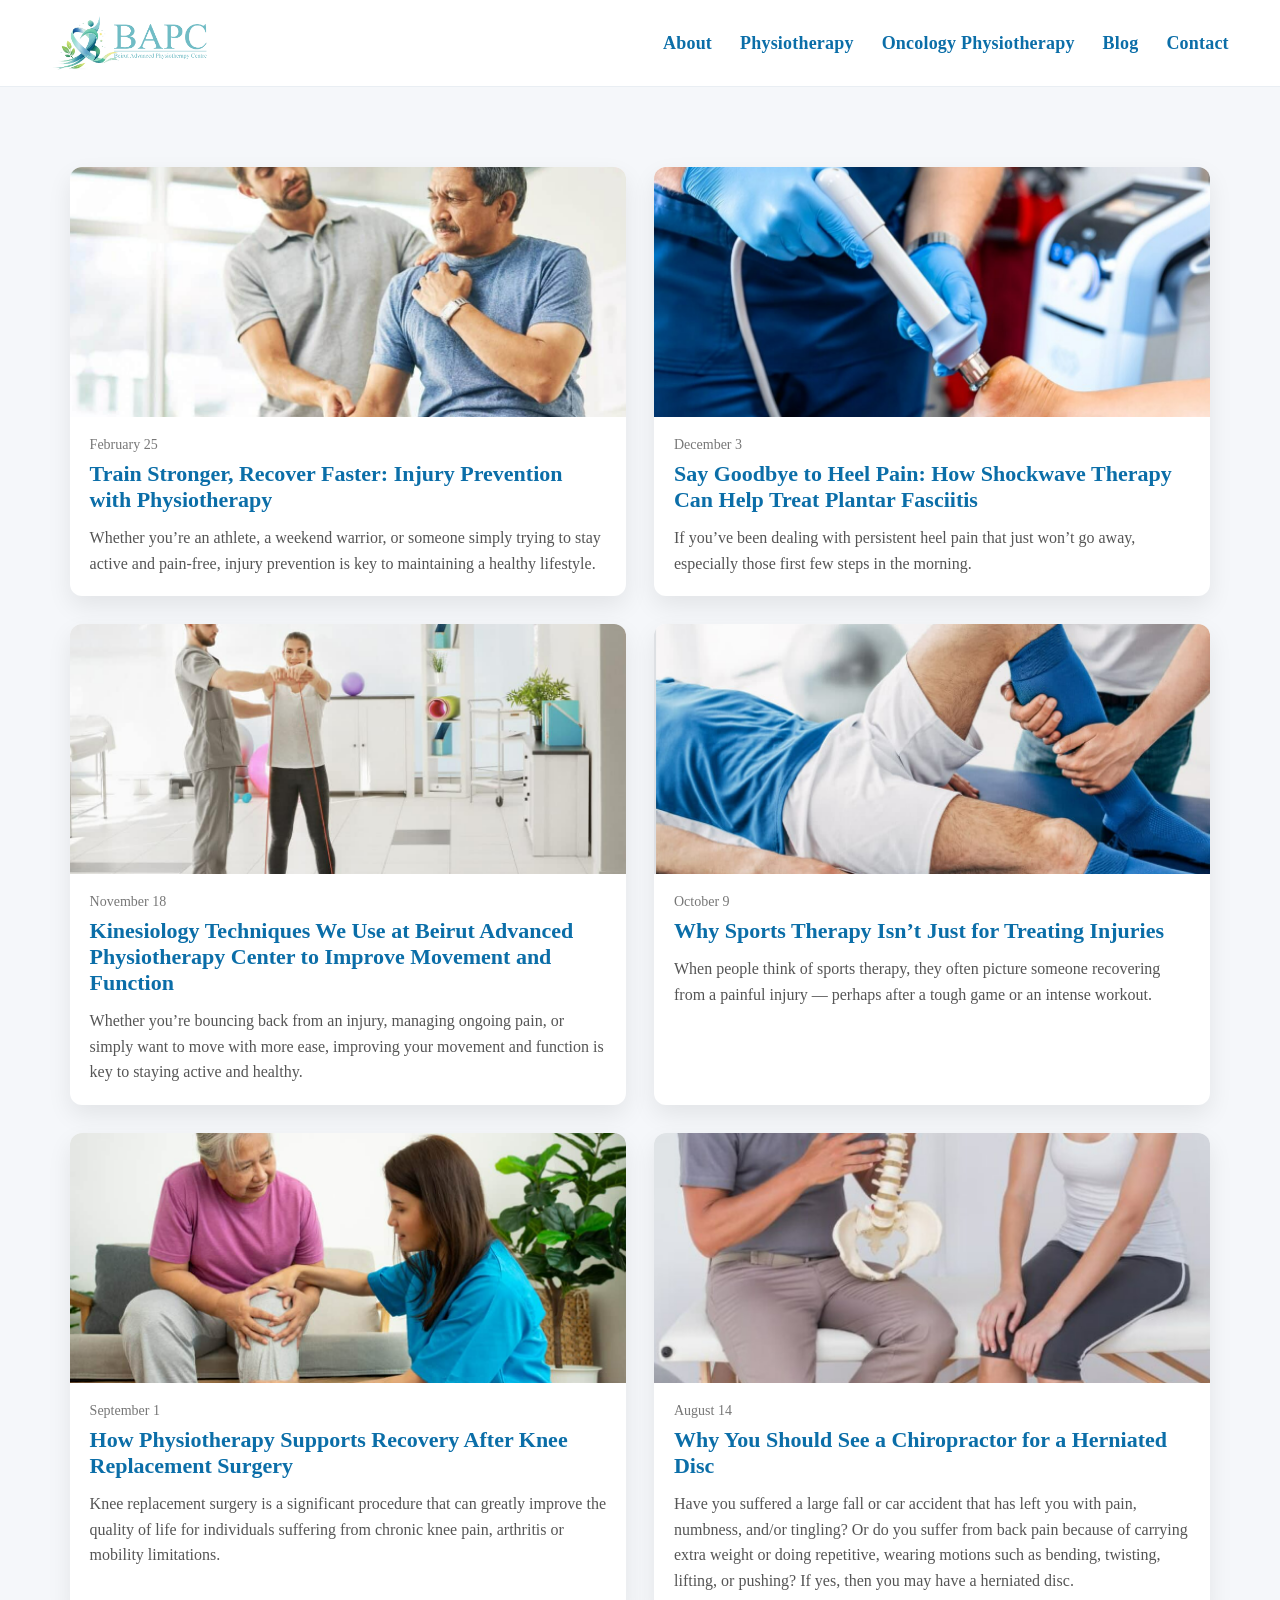
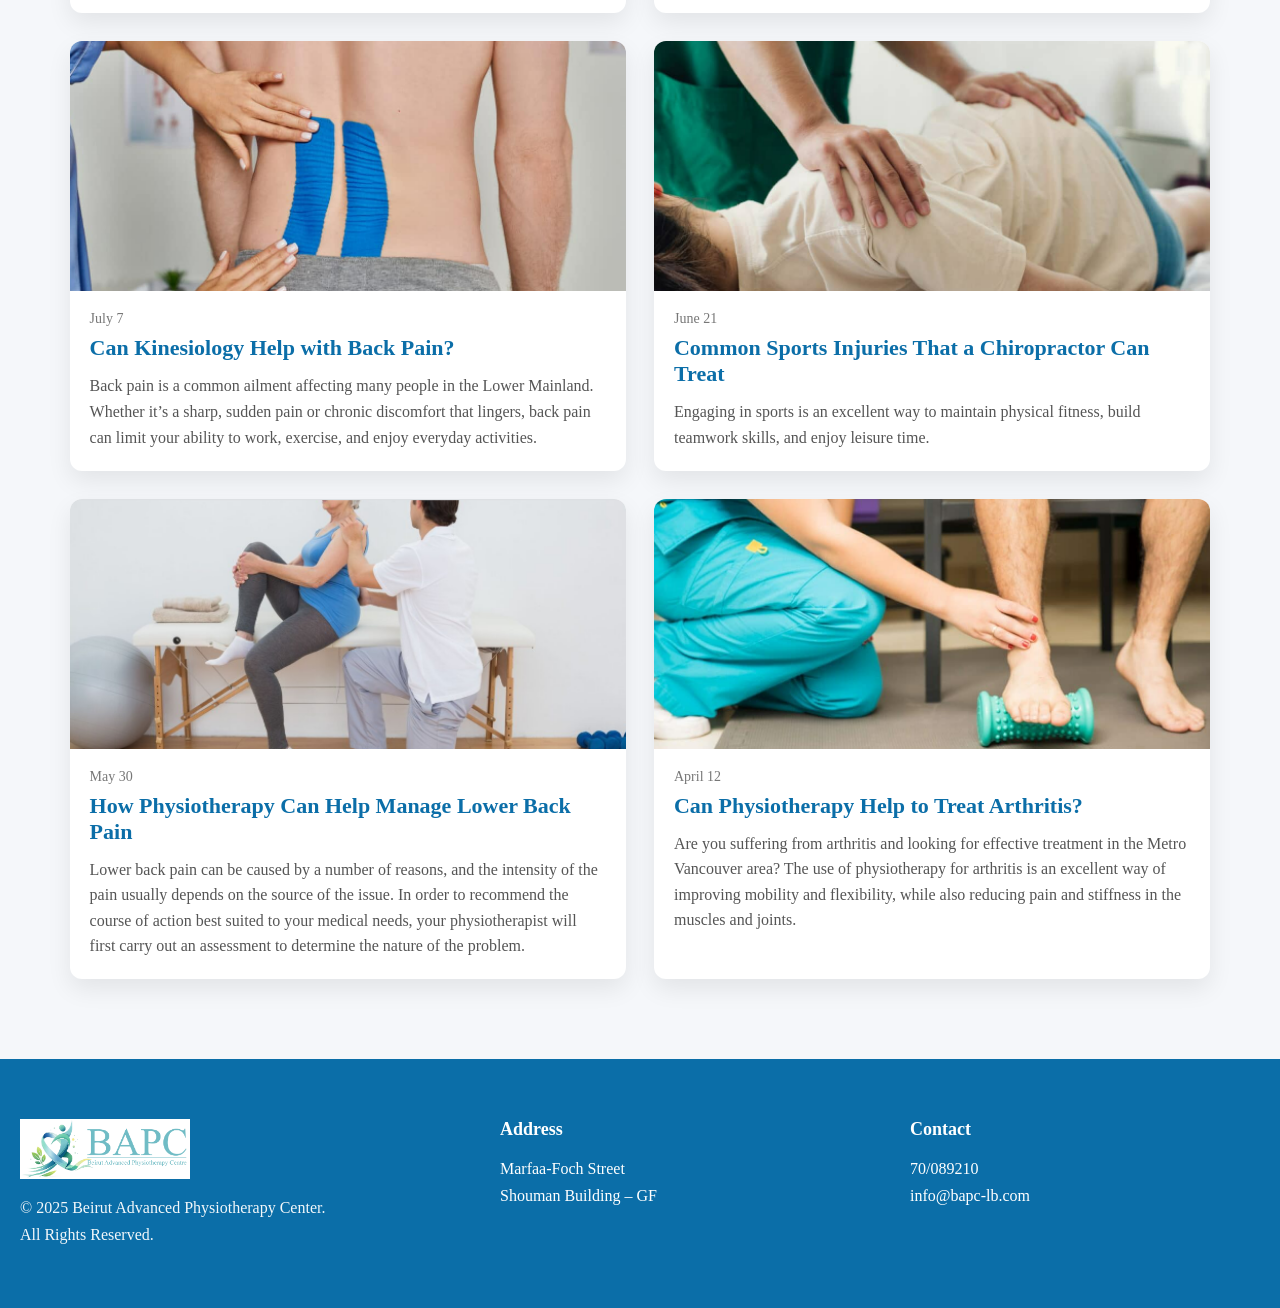
==== blog.html @ 420afa48 "Add files via upload" ====
<!doctype html>
<html lang="en">
  <head>
    <meta charset="UTF-8" />
    <meta name="viewport" content="width=device-width, initial-scale=1.0" />
    <title>Blog | Beirut Advanced Physiotherapy Center</title>

    <link rel="stylesheet" href="assets/css/style.css" />
    <link rel="icon" type="image/jpeg" href="assets/img/logo.jpeg" />
  </head>

  <body>
    <!-- ===== HEADER ===== -->
    <header class="site-header">
      <div class="header-inner">
        <a class="brand" href="index.html" aria-label="Home">
          <img
            src="assets/img/logo.jpeg"
            alt="Beirut Advanced Physiotherapy Center"
          />
        </a>

        <button
          id="hamburger"
          class="hamburger"
          type="button"
          aria-label="Open menu"
          aria-controls="mobile-menu"
          aria-expanded="false"
        >
          <span></span><span></span><span></span>
        </button>

        <nav class="main-nav" aria-label="Main Navigation">
          <ul class="nav-list">
            <li><a href="index.html#about">About</a></li>
            <li><a href="physiotherapy.html">Physiotherapy</a></li>
            <li>
              <a href="oncology.html">Oncology Physiotherapy</a>
            </li>
            <li><a href="blog.html" aria-current="page">Blog</a></li>
            <li><a href="contact.html">Contact</a></li>
          </ul>
        </nav>
      </div>

      <div id="mobile-menu" class="mobile-menu" hidden>
        <nav class="mobile-nav" aria-label="Mobile Navigation">
          <a href="index.html#about" class="m-link">About</a>
          <a href="physiotherapy.html" class="m-link">Physiotherapy</a>
          <a href="oncology.html" class="m-link"
            >Oncology Physiotherapy</a
          >
          <a href="blog.html" class="m-link">Blog</a>
          <a href="contact.html" class="m-link">Contact</a>
        </nav>
      </div>
    </header>

    <section class="blog-section">
      <div class="blog-container">
        <div class="blog-grid">
          <!-- 10 CARDS TOTAL -->

          <!-- Card 1 -->
          <article class="blog-card">
            <a href="#" class="blog-card-link">
              <div class="blog-card-img">
                <img src="assets/img/blog-1.png" alt="Blog" />
              </div>
              <div class="blog-card-body">
                <div class="blog-date">February 25</div>
                <h3 class="blog-title">
                  Train Stronger, Recover Faster: Injury Prevention with
                  Physiotherapy
                </h3>
                <p class="blog-excerpt">
                  Whether you’re an athlete, a weekend warrior, or someone
                  simply trying to stay active and pain-free, injury prevention
                  is key to maintaining a healthy lifestyle.
                </p>
              </div>
            </a>
          </article>

          <!-- Card 2 -->
          <article class="blog-card">
            <a href="#" class="blog-card-link">
              <div class="blog-card-img">
                <img src="assets/img/blog-2.png" alt="Blog" />
              </div>
              <div class="blog-card-body">
                <div class="blog-date">December 3</div>
                <h3 class="blog-title">
                  Say Goodbye to Heel Pain: How Shockwave Therapy Can Help Treat
                  Plantar Fasciitis
                </h3>
                <p class="blog-excerpt">
                  If you’ve been dealing with persistent heel pain that just
                  won’t go away, especially those first few steps in the
                  morning.
                </p>
              </div>
            </a>
          </article>

          <!-- Card 3 -->
          <article class="blog-card">
            <a href="#" class="blog-card-link">
              <div class="blog-card-img">
                <img src="assets/img/blog-3.png" alt="Blog" />
              </div>
              <div class="blog-card-body">
                <div class="blog-date">November 18</div>
                <h3 class="blog-title">
                  Kinesiology Techniques We Use at Beirut Advanced Physiotherapy
                  Center to Improve Movement and Function
                </h3>
                <p class="blog-excerpt">
                  Whether you’re bouncing back from an injury, managing ongoing
                  pain, or simply want to move with more ease, improving your
                  movement and function is key to staying active and healthy.
                </p>
              </div>
            </a>
          </article>

          <!-- Card 4 -->
          <article class="blog-card">
            <a href="#" class="blog-card-link">
              <div class="blog-card-img">
                <img src="assets/img/blog-4.png" alt="Blog" />
              </div>
              <div class="blog-card-body">
                <div class="blog-date">October 9</div>
                <h3 class="blog-title">
                  Why Sports Therapy Isn’t Just for Treating Injuries
                </h3>
                <p class="blog-excerpt">
                  When people think of sports therapy, they often picture
                  someone recovering from a painful injury — perhaps after a
                  tough game or an intense workout.
                </p>
              </div>
            </a>
          </article>

          <!-- Card 5 -->
          <article class="blog-card">
            <a href="#" class="blog-card-link">
              <div class="blog-card-img">
                <img src="assets/img/blog-5.png" alt="Blog" />
              </div>
              <div class="blog-card-body">
                <div class="blog-date">September 1</div>
                <h3 class="blog-title">
                  How Physiotherapy Supports Recovery After Knee Replacement
                  Surgery
                </h3>
                <p class="blog-excerpt">
                  Knee replacement surgery is a significant procedure that can
                  greatly improve the quality of life for individuals suffering
                  from chronic knee pain, arthritis or mobility limitations.
                </p>
              </div>
            </a>
          </article>

          <!-- Card 6 -->
          <article class="blog-card">
            <a href="#" class="blog-card-link">
              <div class="blog-card-img">
                <img src="assets/img/blog-6.png" alt="Blog" />
              </div>
              <div class="blog-card-body">
                <div class="blog-date">August 14</div>
                <h3 class="blog-title">
                  Why You Should See a Chiropractor for a Herniated Disc
                </h3>
                <p class="blog-excerpt">
                  Have you suffered a large fall or car accident that has left
                  you with pain, numbness, and/or tingling? Or do you suffer
                  from back pain because of carrying extra weight or doing
                  repetitive, wearing motions such as bending, twisting,
                  lifting, or pushing? If yes, then you may have a herniated
                  disc.
                </p>
              </div>
            </a>
          </article>

          <!-- Card 7 -->
          <article class="blog-card">
            <a href="#" class="blog-card-link">
              <div class="blog-card-img">
                <img src="assets/img/blog-7.png" alt="Blog" />
              </div>
              <div class="blog-card-body">
                <div class="blog-date">July 7</div>
                <h3 class="blog-title">Can Kinesiology Help with Back Pain?</h3>
                <p class="blog-excerpt">
                  Back pain is a common ailment affecting many people in the
                  Lower Mainland. Whether it’s a sharp, sudden pain or chronic
                  discomfort that lingers, back pain can limit your ability to
                  work, exercise, and enjoy everyday activities.
                </p>
              </div>
            </a>
          </article>

          <!-- Card 8 -->
          <article class="blog-card">
            <a href="#" class="blog-card-link">
              <div class="blog-card-img">
                <img src="assets/img/blog-8.png" alt="Blog" />
              </div>
              <div class="blog-card-body">
                <div class="blog-date">June 21</div>
                <h3 class="blog-title">
                  Common Sports Injuries That a Chiropractor Can Treat
                </h3>
                <p class="blog-excerpt">
                  Engaging in sports is an excellent way to maintain physical
                  fitness, build teamwork skills, and enjoy leisure time.
                </p>
              </div>
            </a>
          </article>

          <!-- Card 9 -->
          <article class="blog-card">
            <a href="#" class="blog-card-link">
              <div class="blog-card-img">
                <img src="assets/img/blog-9.png" alt="Blog" />
              </div>
              <div class="blog-card-body">
                <div class="blog-date">May 30</div>
                <h3 class="blog-title">
                  How Physiotherapy Can Help Manage Lower Back Pain
                </h3>
                <p class="blog-excerpt">
                  Lower back pain can be caused by a number of reasons, and the
                  intensity of the pain usually depends on the source of the
                  issue. In order to recommend the course of action best suited
                  to your medical needs, your physiotherapist will first carry
                  out an assessment to determine the nature of the problem.
                </p>
              </div>
            </a>
          </article>

          <!-- Card 10 -->
          <article class="blog-card">
            <a href="#" class="blog-card-link">
              <div class="blog-card-img">
                <img src="assets/img/blog-10.png" alt="Blog" />
              </div>
              <div class="blog-card-body">
                <div class="blog-date">April 12</div>
                <h3 class="blog-title">
                  Can Physiotherapy Help to Treat Arthritis?
                </h3>
                <p class="blog-excerpt">
                  Are you suffering from arthritis and looking for effective
                  treatment in the Metro Vancouver area? The use of
                  physiotherapy for arthritis is an excellent way of improving
                  mobility and flexibility, while also reducing pain and
                  stiffness in the muscles and joints.
                </p>
              </div>
            </a>
          </article>
        </div>
      </div>
    </section>

    <!-- ===== FOOTER ===== -->
    <footer class="site-footer">
      <div class="footer-container">
        <div class="footer-col footer-left">
          <img
            src="assets/img/logo.jpeg"
            alt="Beirut Advanced Physiotherapy Center"
            class="footer-logo"
          />
          <p class="footer-copy">
            © 2025 Beirut Advanced Physiotherapy Center.<br />
            All Rights Reserved.
          </p>
        </div>

        <div class="footer-col footer-center">
          <h4 class="footer-title">Address</h4>
          <p>Marfaa-Foch Street<br />Shouman Building – GF</p>
        </div>

        <div class="footer-col footer-right">
          <h4 class="footer-title">Contact</h4>
          <p>
            <a href="tel:+96170089210">70/089210</a><br />
            <a href="mailto:info@bapc-lb.com">info@bapc-lb.com</a>
          </p>
        </div>
      </div>
    </footer>

    <script src="assets/js/app.js"></script>
  </body>
</html>
---- assets/css/style.css ----
/* ===== GLOBAL RESET ===== */
* {
  margin: 0;
  padding: 0;
  box-sizing: border-box;
}

body {
  margin: 0;
}
/* ===== HEADER (sticky) ===== */
.site-header {
  position: sticky;
  top: 0;
  z-index: 9999;
  background: #fff;
  border-bottom: 1px solid #e9eef3;
}

.header-inner {
  width: min(1300px, 92%);
  margin: 0 auto;
  height: 86px;
  display: flex;
  align-items: center;
  justify-content: space-between;
  gap: 22px;
}

/* Logo */
.brand img {
  height: 56px;
  display: block;
}

/* Desktop Nav */
.main-nav {
  margin-left: auto;
}

.nav-list {
  list-style: none;
  display: flex;
  align-items: center;
  gap: 28px;
}

.nav-list a {
  text-decoration: none;
  color: #0b6ea8;
  font-weight: 700;
  font-size: 18px;
  letter-spacing: 0.2px;
  padding: 10px 0;
}

.nav-list a:hover {
  opacity: 0.85;
}

/* ===== SIMPLE 3 LINE HAMBURGER ===== */
.hamburger {
  display: none;
  width: 40px;
  height: 34px;
  border: none;
  background: transparent;
  cursor: pointer;
  padding: 0;
  flex-direction: column;
  justify-content: space-between;
}

.hamburger span {
  display: block;
  height: 3px;
  width: 100%;
  background: #0b6ea8;
  border-radius: 3px;
}

/* Mobile menu panel */
.mobile-menu {
  border-top: 1px solid #e9eef3;
  background: #fff;
}

.mobile-nav {
  width: min(1300px, 92%);
  margin: 0 auto;
  padding: 14px 0 18px;
  display: grid;
  gap: 10px;
}

.m-link {
  text-decoration: none;
  color: #0b6ea8;
  font-weight: 700;
  padding: 10px 6px;
  border-radius: 10px;
}

.m-link:hover {
  background: #f3f8fc;
}

/* ===== RESPONSIVE SWITCH ===== */
@media (max-width: 980px) {
  .main-nav {
    display: none;
  }

  .hamburger {
    display: flex;
  }

  .header-inner {
    height: 78px;
  }

  .brand img {
    height: 46px;
  }
}

/* ===== HERO (STATIC) ===== */
.hero {
  position: relative;
  width: 100%;
  height: clamp(380px, 70vh, 650px);
  overflow: hidden;
}

.hero-img {
  width: 100%;
  height: 100%;
  object-fit: cover;
  display: block;
}

.hero-overlay {
  position: absolute;
  inset: 0;
  background: rgba(0, 0, 0, 0.35);
}

.hero-content {
  position: absolute;
  left: clamp(18px, 6vw, 70px);
  top: 50%;
  transform: translateY(-50%);
  color: #fff;
  max-width: 680px;
  z-index: 2;
}

.hero-content h1 {
  font-size: clamp(28px, 4.2vw, 56px);
  line-height: 1.1;
  font-weight: 800;
  margin: 0 0 14px;
}

.hero-content p {
  font-size: clamp(14px, 1.6vw, 18px);
  line-height: 1.7;
  margin: 0 0 22px;
  max-width: 560px;
}

/* Mobile tweaks */
@media (max-width: 680px) {
  .hero-content {
    max-width: 92%;
  }
}

/* ===== WHO WE ARE SECTION ===== */
.about-section {
  background: #f5f5f5;
  padding: 80px 20px;
}

.about-container {
  width: min(1100px, 92%);
  margin: 0 auto;
}

.about-heading {
  display: flex;
  align-items: center;
  gap: 16px;
  margin-bottom: 30px;
}

.about-line {
  width: 4px;
  height: 38px;
  background: #1e6c9c;
}

.about-heading h2 {
  font-size: 32px;
  font-weight: 700;
  font-style: italic;
  color: #1e6c9c;
  margin: 0;
}

.about-text p {
  font-size: 18px;
  line-height: 1.8;
  color: #555;
  margin-bottom: 20px;
}

/* ===== Header Shadow on Scroll ===== */
.site-header.scrolled {
  box-shadow: 0 8px 25px rgba(0, 0, 0, 0.08);
  transition: box-shadow 0.3s ease;
}

/* ===== WHAT WE DO SECTION ===== */
.what-section {
  background: #ffffff;
  padding: 80px 20px;
}

.what-container {
  width: min(1100px, 92%);
  margin: 0 auto;
}

.what-title {
  font-size: 32px;
  font-weight: 700;
  color: #1e6c9c;
  margin-bottom: 30px;
}

.what-text p {
  font-size: 18px;
  line-height: 1.8;
  color: #555;
  margin-bottom: 20px;
}

.what-text a {
  color: #1e6c9c;
  font-weight: 600;
  text-decoration: none;
}

.what-text a:hover {
  text-decoration: underline;
}

/* ===== PURPOSE / MISSION / VALUES ===== */
.values-section {
  background: #f5f5f5;
  padding: 80px 20px;
}

.values-container {
  width: min(1100px, 92%);
  margin: 0 auto;
}

.value-block {
  margin-bottom: 50px;
}

.green-title {
  color: #79b300;
  font-size: 28px;
  font-weight: 700;
  margin-bottom: 15px;
}

.value-text {
  font-size: 18px;
  color: #555;
  line-height: 1.7;
}

/* Accordion */
.accordion-item {
  border-top: 1px solid #ddd;
}

.accordion-header {
  width: 100%;
  background: transparent;
  border: none;
  padding: 18px 0;
  font-size: 20px;
  font-weight: 600;
  color: #1e6c9c;
  text-align: left;
  display: flex;
  justify-content: space-between;
  align-items: center;
  cursor: pointer;
}

.accordion-content {
  display: none;
  padding-bottom: 20px;
}

.accordion-content p {
  font-size: 16px;
  color: #555;
  line-height: 1.6;
}

.plus {
  font-size: 24px;
  color: #1e6c9c;
}

/* ===== FOOTER ===== */
.site-footer {
  background: #0b6ea8;
  color: #fff;
  padding: 60px 20px;
}

.footer-container {
  max-width: 1300px;
  margin: 0 auto;

  display: grid;
  grid-template-columns: 1.2fr 1fr 1fr; /* left a bit wider */
  align-items: start;
  gap: 60px;
}

/* Left column */
.footer-left {
  text-align: left;
}

.footer-logo {
  height: 60px;
  margin-bottom: 15px;
  display: block;
}

.footer-copy {
  font-size: 14px;
  line-height: 1.6;
  opacity: 0.95;
}

/* Titles + text */
.footer-title {
  font-size: 18px;
  font-weight: 700;
  margin-bottom: 15px;
}

.footer-col p {
  font-size: 16px;
  line-height: 1.7;
  margin: 0;
}

.footer-col a {
  color: #fff;
  text-decoration: none;
}

.footer-col a:hover {
  text-decoration: underline;
}

/* ===== MOBILE: CENTER EVERYTHING ===== */
@media (max-width: 900px) {
  .footer-container {
    grid-template-columns: 1fr; /* stack */
    gap: 30px;
    text-align: center;
    justify-items: center; /* center items in grid */
  }

  .footer-left,
  .footer-center,
  .footer-right {
    text-align: center;
  }

  .footer-logo {
    margin: 0 auto 15px;
  }
}

/* ===== CONTACT PAGE ===== */
.contact-page {
  background: #ffffff;
  padding: 70px 20px;
}

.contact-container {
  width: min(1100px, 92%);
  margin: 0 auto;
}

.contact-heading {
  display: flex;
  align-items: center;
  gap: 14px;
  margin-bottom: 28px;
}

.contact-line {
  width: 4px;
  height: 38px;
  background: #1e6c9c;
}

.contact-heading h1 {
  font-size: 34px;
  font-weight: 800;
  color: #1e6c9c;
  margin: 0;
}

.contact-cards {
  display: grid;
  grid-template-columns: repeat(3, 1fr);
  gap: 18px;
  margin-bottom: 40px;
}

.contact-card {
  border: 1px solid #e9eef3;
  border-radius: 12px;
  padding: 18px;
  background: #fff;
}

.contact-card h3 {
  margin: 0 0 10px;
  color: #0b6ea8;
  font-size: 18px;
}

.contact-card p {
  margin: 0;
  color: #555;
  line-height: 1.7;
  font-size: 16px;
}

.contact-card a {
  color: #0b6ea8;
  text-decoration: none;
  font-weight: 700;
}

.contact-card a:hover {
  text-decoration: underline;
}

.muted {
  opacity: 0.8;
}

/* Inquiry form */
.inquiry-wrap {
  border: 1px solid #e9eef3;
  border-radius: 14px;
  padding: 22px;
  background: #f7fafc;
}

.inquiry-title {
  margin: 0 0 16px;
  color: #1e6c9c;
  font-size: 26px;
  font-weight: 800;
}

.inquiry-form .field {
  display: grid;
  gap: 8px;
  margin-bottom: 14px;
}

.inquiry-form label {
  font-weight: 700;
  color: #2b2b2b;
}

.inquiry-form input,
.inquiry-form textarea {
  border: 1px solid #dfe7ef;
  border-radius: 10px;
  padding: 12px 12px;
  font-size: 16px;
  outline: none;
}

.inquiry-form input:focus,
.inquiry-form textarea:focus {
  border-color: #0b6ea8;
}

.form-grid {
  display: grid;
  grid-template-columns: repeat(2, 1fr);
  gap: 14px;
}

.form-actions {
  display: flex;
  align-items: center;
  gap: 12px;
  margin-top: 10px;
}

.submit-btn {
  background: #79b300;
  color: #fff;
  border: none;
  border-radius: 10px;
  padding: 12px 18px;
  font-weight: 800;
  cursor: pointer;
}

.submit-btn:hover {
  opacity: 0.93;
}

/* Success popup */
.form-success {
  display: inline-flex;
  align-items: center;
  gap: 8px;
  background: #e9f7e6;
  color: #1b6b1b;
  border: 1px solid #bfe7bf;
  border-radius: 10px;
  padding: 10px 12px;
  font-weight: 700;
}

.form-success .check {
  width: 22px;
  height: 22px;
  border-radius: 50%;
  display: inline-grid;
  place-items: center;
  background: #2aa52a;
  color: #fff;
  font-weight: 900;
}

/* Small note */
.form-note {
  margin-top: 12px;
  color: #666;
  font-size: 14px;
  line-height: 1.6;
}

@media (max-width: 900px) {
  .contact-cards {
    grid-template-columns: 1fr;
  }
  .form-grid {
    grid-template-columns: 1fr;
  }
  .form-actions {
    flex-direction: column;
    align-items: flex-start;
  }
}

[hidden] {
  display: none !important;
}

/* ===== PHYSIOTHERAPY HERO ===== */
.physio-hero {
  position: relative;
  width: 100%;
  height: 85vh;
  min-height: 500px;

  background: url("../img/physiotherapy.jpeg") center/cover no-repeat;
  display: flex;
  align-items: center;
  justify-content: center;
  text-align: center;
}

.physio-overlay {
  position: absolute;
  inset: 0;
  background: rgba(0, 0, 0, 0.45);
}

.physio-content {
  position: relative;
  z-index: 2;
  color: #fff;
  max-width: 800px;
  padding: 0 20px;
}

.physio-content h1 {
  font-size: clamp(36px, 5vw, 64px);
  font-weight: 900;
  margin-bottom: 20px;
}

.physio-content p {
  font-size: clamp(16px, 2vw, 22px);
  line-height: 1.6;
  margin-bottom: 35px;
}

.physio-btn {
  display: inline-block;
  background: #ffffff;
  color: #0b6ea8;
  text-decoration: none;
  font-weight: 800;
  padding: 14px 28px;
  border-radius: 8px;
  font-size: 18px;
  transition: 0.3s ease;
}

.physio-btn:hover {
  background: #79b300;
  color: #fff;
}

/* ===== PHYSIOTHERAPY DETAILS ===== */
.physio-details {
  background: #ffffff;
  padding: 80px 20px;
}

.physio-details-container {
  width: min(1100px, 92%);
  margin: 0 auto;
}

.physio-item {
  display: flex;
  align-items: flex-start;
  gap: 20px;
  margin-bottom: 60px;
}

.physio-icon {
  flex-shrink: 0;
  width: 36px;
  height: 36px;
  background: #0b6ea8;
  color: #fff;
  border-radius: 50%;
  display: flex;
  align-items: center;
  justify-content: center;
  font-weight: 900;
  font-size: 18px;
  margin-top: 5px;
}

.physio-text h3 {
  color: #1e6c9c;
  font-size: 22px;
  margin-bottom: 12px;
}

.physio-text p {
  font-size: 17px;
  line-height: 1.8;
  color: #555;
  margin-bottom: 15px;
}

/* Mobile */
@media (max-width: 768px) {
  .physio-item {
    flex-direction: column;
  }

  .physio-icon {
    margin-bottom: 10px;
  }
}

/* ===== ABOUT PHYSIOTHERAPY ===== */
.about-physio {
  background: #f5f5f5;
  padding: 90px 20px;
}

.about-physio-container {
  width: min(1100px, 92%);
  margin: 0 auto;
  display: grid;
  grid-template-columns: 1fr 1.3fr;
  gap: 60px;
  align-items: center;
}

.about-physio-image img {
  width: 100%;
  border-radius: 12px;
}

.about-physio-content h2 {
  color: #1e6c9c;
  font-size: 28px;
  margin-bottom: 20px;
}

.about-physio-content p {
  font-size: 17px;
  line-height: 1.8;
  color: #555;
  margin-bottom: 18px;
}

/* Check list */
.physio-list {
  list-style: none;
  padding: 0;
  margin: 20px 0 30px;
}

.physio-list li {
  position: relative;
  padding-left: 28px;
  margin-bottom: 12px;
  font-size: 17px;
  color: #555;
}

.physio-list li::before {
  content: "✓";
  position: absolute;
  left: 0;
  top: 2px;
  color: #0b6ea8;
  font-weight: 900;
}

/* Responsive */
@media (max-width: 900px) {
  .about-physio-container {
    grid-template-columns: 1fr;
  }
}

/* ===== WHAT TO EXPECT SECTION ===== */
.expect-section {
  background: #fff;
  padding: 90px 20px;
}

.expect-container {
  width: min(1100px, 92%);
  margin: 0 auto;
}

.expect-head {
  display: grid;
  grid-template-columns: 56px 1fr;
  gap: 18px;
  align-items: start;
  margin-bottom: 35px;
}

.expect-icon {
  width: 44px;
  height: 44px;
  border: 2px solid #0b6ea8;
  color: #0b6ea8;
  border-radius: 8px;
  display: grid;
  place-items: center;
  font-size: 20px;
  margin-top: 2px;
}

.expect-head h2 {
  margin: 0 0 10px;
  color: #1e6c9c;
  font-size: 26px;
  font-weight: 800;
}

.expect-head p {
  margin: 0;
  color: #555;
  font-size: 17px;
  line-height: 1.8;
  max-width: 980px;
}

/* Steps */
.expect-step {
  margin: 0 0 26px;
}

.expect-step h3 {
  margin: 0 0 8px;
  color: #1e6c9c;
  font-size: 20px;
  font-weight: 800;
}

.expect-step p {
  margin: 0;
  color: #555;
  font-size: 17px;
  line-height: 1.8;
  max-width: 980px;
}

/* Mobile */
@media (max-width: 768px) {
  .expect-head {
    grid-template-columns: 1fr;
  }
  .expect-icon {
    margin-bottom: 8px;
  }
}

/* ===== WHY CHOOSE SECTION ===== */
.why-section {
  background: #f7fafc;
  padding: 90px 20px;
}

.why-container {
  width: min(1100px, 92%);
  margin: 0 auto;
  display: grid;
  grid-template-columns: 1fr 1fr;
  gap: 60px;
  align-items: center;
}

.why-image img {
  width: 100%;
  border-radius: 14px;
  display: block;
}

.why-content h2 {
  color: #1e6c9c;
  font-size: 28px;
  font-weight: 800;
  margin-bottom: 18px;
}

.why-content p {
  color: #555;
  font-size: 17px;
  line-height: 1.8;
  margin-bottom: 20px;
}

.why-list {
  padding-left: 20px;
  margin: 0;
}

.why-list li {
  margin-bottom: 10px;
  font-size: 17px;
  color: #444;
}

/* Responsive */
@media (max-width: 900px) {
  .why-container {
    grid-template-columns: 1fr;
    gap: 40px;
  }
}

/* ===== FAQ SECTION ===== */
.faq-section {
  background: #ffffff;
  padding: 90px 20px;
}

.faq-container {
  width: min(1100px, 92%);
  margin: 0 auto;
}

.faq-title {
  text-align: center;
  color: #1e6c9c;
  font-size: 36px;
  font-weight: 800;
  margin-bottom: 50px;
}

.faq-grid {
  display: grid;
  grid-template-columns: 1fr 1fr;
  gap: 60px;
}

.faq-item {
  padding: 18px 0;
  border-bottom: 1px solid #e3e8ee;
}

.faq-item p {
  margin: 0;
  font-size: 18px;
  font-weight: 600;
  color: #2b2b2b;
  line-height: 1.6;
}

/* Mobile */
@media (max-width: 900px) {
  .faq-grid {
    grid-template-columns: 1fr;
    gap: 0;
  }
}

/* ===== SERVICES OVERVIEW ===== */
.services-overview {
  background: #ffffff;
  padding: 90px 20px;
}

.services-container {
  width: min(1100px, 92%);
  margin: 0 auto;
}

.service-block {
  margin-bottom: 70px;
}

.service-block h2 {
  color: #1e6c9c;
  font-size: 30px;
  font-weight: 800;
  margin-bottom: 18px;
}

.service-block h3 {
  color: #0b6ea8;
  font-size: 20px;
  font-weight: 700;
  margin: 25px 0 12px;
}

.service-block p {
  color: #555;
  font-size: 17px;
  line-height: 1.8;
  margin-bottom: 16px;
}

.service-block ul {
  padding-left: 20px;
  margin-bottom: 20px;
}

.service-block li {
  margin-bottom: 10px;
  font-size: 16.5px;
  line-height: 1.7;
  color: #444;
}

/* ===== ONCOLOGY HERO ===== */
.onc-hero {
  position: relative;
  width: 100%;
  height: clamp(380px, 70vh, 650px);
  overflow: hidden;
}

.onc-hero-img {
  width: 100%;
  height: 100%;
  object-fit: cover;
  display: block;
}

.onc-hero-overlay {
  position: absolute;
  inset: 0;
  background: rgba(0, 0, 0, 0.35);
}

.onc-hero-content {
  position: absolute;
  inset: 0;
  display: grid;
  place-items: center;
  text-align: center;
  padding: 0 20px;
  z-index: 2;
  color: #fff;
}

.onc-hero-content h1 {
  font-size: clamp(30px, 4.5vw, 58px);
  font-weight: 800;
  line-height: 1.1;
  margin: 0 0 16px;
}

.onc-hero-content p {
  font-size: clamp(14px, 1.6vw, 18px);
  line-height: 1.8;
  margin: 0 0 26px;
  max-width: 760px;
}

.onc-hero-btn {
  display: inline-block;
  background: #ffffff;
  color: #0b6ea8;
  text-decoration: none;
  font-weight: 800;
  padding: 14px 26px;
  border-radius: 10px;
  border: 2px solid rgba(255, 255, 255, 0.85);
}

.onc-hero-btn:hover {
  opacity: 0.92;
}

/* ===== ONCOLOGY SERVICES SECTION ===== */
.onc-services-section {
  background: #ffffff;
  padding: 90px 20px;
}

.onc-services-container {
  width: min(1100px, 92%);
  margin: 0 auto;
}

.onc-services-section h2 {
  color: #1e6c9c;
  font-size: 30px;
  font-weight: 800;
  margin-bottom: 20px;
}

.onc-services-section p {
  font-size: 17px;
  line-height: 1.8;
  color: #555;
  margin-bottom: 18px;
}

.onc-services-list {
  padding-left: 20px;
  margin-bottom: 25px;
}

.onc-services-list li {
  margin-bottom: 14px;
  font-size: 16.5px;
  line-height: 1.7;
  color: #444;
}

/* ===== ONCOLOGY ABOUT SECTION (2 columns) ===== */
.onc-about {
  background: #fff;
  padding: 90px 20px;
}

.onc-about-container {
  width: min(1200px, 92%);
  margin: 0 auto;
  display: grid;
  grid-template-columns: 1.05fr 1.35fr;
  gap: 70px;
  align-items: start;
}

.onc-about-title {
  font-size: 34px;
  font-weight: 800;
  color: #1e6c9c;
  margin: 0 0 14px;
  line-height: 1.2;
}

.onc-green-line {
  width: 60px;
  height: 3px;
  background: #79b300;
  margin-bottom: 22px;
}

.onc-about-img {
  width: 100%;
  border-radius: 8px;
  display: block;
  object-fit: cover;
  margin-bottom: 22px;
}

/* Button like reference */
.onc-cta {
  display: inline-block;
  background: #0b6ea8;
  color: #fff;
  text-decoration: none;
  font-weight: 800;
  padding: 14px 28px;
  border-radius: 8px;
}

.onc-cta:hover {
  opacity: 0.92;
}

/* Right content */
.onc-p {
  font-size: 17px;
  line-height: 1.85;
  color: #555;
  margin: 0 0 24px;
}

.onc-subtitle {
  color: #1e6c9c;
  font-size: 20px;
  font-weight: 800;
  margin: 0 0 12px;
}

.onc-subtitle.big-gap {
  margin-top: 30px;
}

.onc-bullets {
  padding-left: 22px;
  margin: 0 0 28px;
}

.onc-bullets li {
  margin-bottom: 10px;
  color: #555;
  font-size: 16.5px;
  line-height: 1.75;
}

/* Mobile */
@media (max-width: 980px) {
  .onc-about-container {
    grid-template-columns: 1fr;
    gap: 40px;
  }

  .onc-cta {
    width: fit-content;
  }
}

/* ===== WHY CHOOSE ONCOLOGY SECTION ===== */
.onc-why {
  background: #f4f7f9;
  padding: 90px 20px;
}

.onc-why-container {
  width: min(1100px, 92%);
  margin: 0 auto;
}

.onc-why-head {
  display: flex;
  align-items: center;
  gap: 16px;
  margin-bottom: 20px;
}

.onc-why-icon {
  width: 40px;
  height: 40px;
  background: #1e6c9c;
  color: #fff;
  border-radius: 50%;
  display: grid;
  place-items: center;
  font-weight: 900;
  font-size: 18px;
}

.onc-why-head h2 {
  color: #1e6c9c;
  font-size: 26px;
  font-weight: 800;
  margin: 0;
}

.onc-why-text {
  font-size: 17px;
  line-height: 1.8;
  color: #555;
  margin-bottom: 25px;
  max-width: 900px;
}

.onc-why-list {
  padding-left: 20px;
  margin: 0;
}

.onc-why-list li {
  margin-bottom: 10px;
  font-size: 16.5px;
  line-height: 1.7;
  color: #444;
}

/* Mobile */
@media (max-width: 768px) {
  .onc-why-head {
    flex-direction: column;
    align-items: flex-start;
  }
}

/* ===== ONCOLOGY FAQ SECTION ===== */
.onc-faq {
  background: #f4f7f9;
  padding: 90px 20px;
}

.onc-faq-container {
  width: min(1100px, 92%);
  margin: 0 auto;
}

.onc-faq-title {
  text-align: center;
  color: #1e6c9c;
  font-size: 36px;
  font-weight: 800;
  margin: 0 0 55px;
}

.onc-faq-grid {
  display: grid;
  grid-template-columns: 1fr 1fr;
  gap: 50px;
  align-items: start;
}

/* each item */
.onc-faq-item {
  border-top: 1px solid #cfd8df;
  padding-top: 18px;
}

/* question row */
.onc-faq-q {
  width: 100%;
  background: transparent;
  border: none;
  padding: 0 0 14px;
  display: flex;
  justify-content: space-between;
  align-items: flex-start;
  gap: 18px;
  cursor: default; /* static like your screenshot */
  text-align: left;
}

.onc-faq-q span:first-child {
  font-size: 18px;
  font-weight: 800;
  color: #3a3a3a;
  line-height: 1.5;
}

.onc-faq-icon {
  font-size: 26px;
  font-weight: 700;
  color: #444;
  line-height: 1;
  transform: translateY(-2px);
}

/* answer text */
.onc-faq-a {
  padding-top: 10px;
}

.onc-faq-a p {
  margin: 0 0 14px;
  color: #666;
  line-height: 1.8;
  font-size: 16.5px;
}

/* bottom button */
.onc-faq-cta {
  display: flex;
  justify-content: center;
  margin-top: 55px;
}

.onc-faq-btn {
  background: #0b6ea8;
  color: #fff;
  text-decoration: none;
  font-weight: 800;
  padding: 16px 34px;
  border-radius: 8px;
  letter-spacing: 0.2px;
}

.onc-faq-btn:hover {
  opacity: 0.92;
}

/* Mobile */
@media (max-width: 900px) {
  .onc-faq-grid {
    grid-template-columns: 1fr;
    gap: 30px;
  }

  .onc-faq-title {
    font-size: 30px;
  }
}

/* ===== CORE VALUES ===== */

.core-values-banner {
  position: relative;
  width: 100%;
  min-height: 520px;
  display: flex;
  align-items: center;
  overflow: hidden;
}

.core-values-img {
  position: absolute;
  inset: 0;
  width: 100%;
  height: 100%;
  object-fit: cover;
}

.core-values-overlay {
  position: absolute;
  inset: 0;
  background: rgba(0, 0, 0, 0.45);
}

.core-values-content {
  position: relative;
  z-index: 2;
  width: min(1100px, 92%);
  margin: 0 auto;
  color: #fff;
  padding: 80px 0;
}

.core-values-content h2 {
  font-size: 36px;
  font-weight: 800;
  margin-bottom: 30px;
}

/* Remove default bullets */
.core-values-list {
  list-style: none;
  padding: 0;
  margin: 0;
}

.core-values-list li {
  display: flex;
  align-items: center;
  gap: 18px;
  font-size: 20px;
  margin-bottom: 24px;
  font-weight: 500;
}

.cv-check {
  color: #8bc34a; /* green like screenshot */
  font-size: 22px;
  font-weight: 700;
}

.page-hero {
  background: #f5f5f5;
  padding: 90px 20px;
  text-align: center;
}

.page-hero-inner {
  width: min(1100px, 92%);
  margin: 0 auto;
}

.page-hero h1 {
  font-size: 40px;
  color: #1e6c9c;
  margin-bottom: 12px;
}

.page-hero p {
  font-size: 18px;
  color: #555;
}

/* ===== BLOG GRID ===== */

.blog-section {
  background: #f5f7fa;
  padding: 80px 20px;
}

.blog-container {
  width: min(1200px, 92%);
  margin: 0 auto;
}

.blog-grid {
  display: grid;
  grid-template-columns: repeat(2, 1fr);
  gap: 28px;
}

.blog-card {
  background: #fff;
  border-radius: 12px;
  overflow: hidden;
  box-shadow: 0 10px 25px rgba(0, 0, 0, 0.08);
  transition: 0.3s ease;
}

.blog-card:hover {
  transform: translateY(-3px);
  box-shadow: 0 15px 30px rgba(0, 0, 0, 0.12);
}

.blog-card-link {
  text-decoration: none;
  color: inherit;
  display: block;
}

.blog-card-img {
  height: 250px;
}

.blog-card-img img {
  width: 100%;
  height: 100%;
  object-fit: cover;
}

.blog-card-body {
  padding: 20px;
}

.blog-date {
  font-size: 14px;
  color: #777;
  margin-bottom: 8px;
}

.blog-title {
  font-size: 22px;
  font-weight: 800;
  color: #0b6ea8;
  margin-bottom: 12px;
}

.blog-excerpt {
  font-size: 16px;
  color: #555;
  line-height: 1.6;
}

/* Responsive */
@media (max-width: 900px) {
  .blog-grid {
    grid-template-columns: 1fr;
  }
}
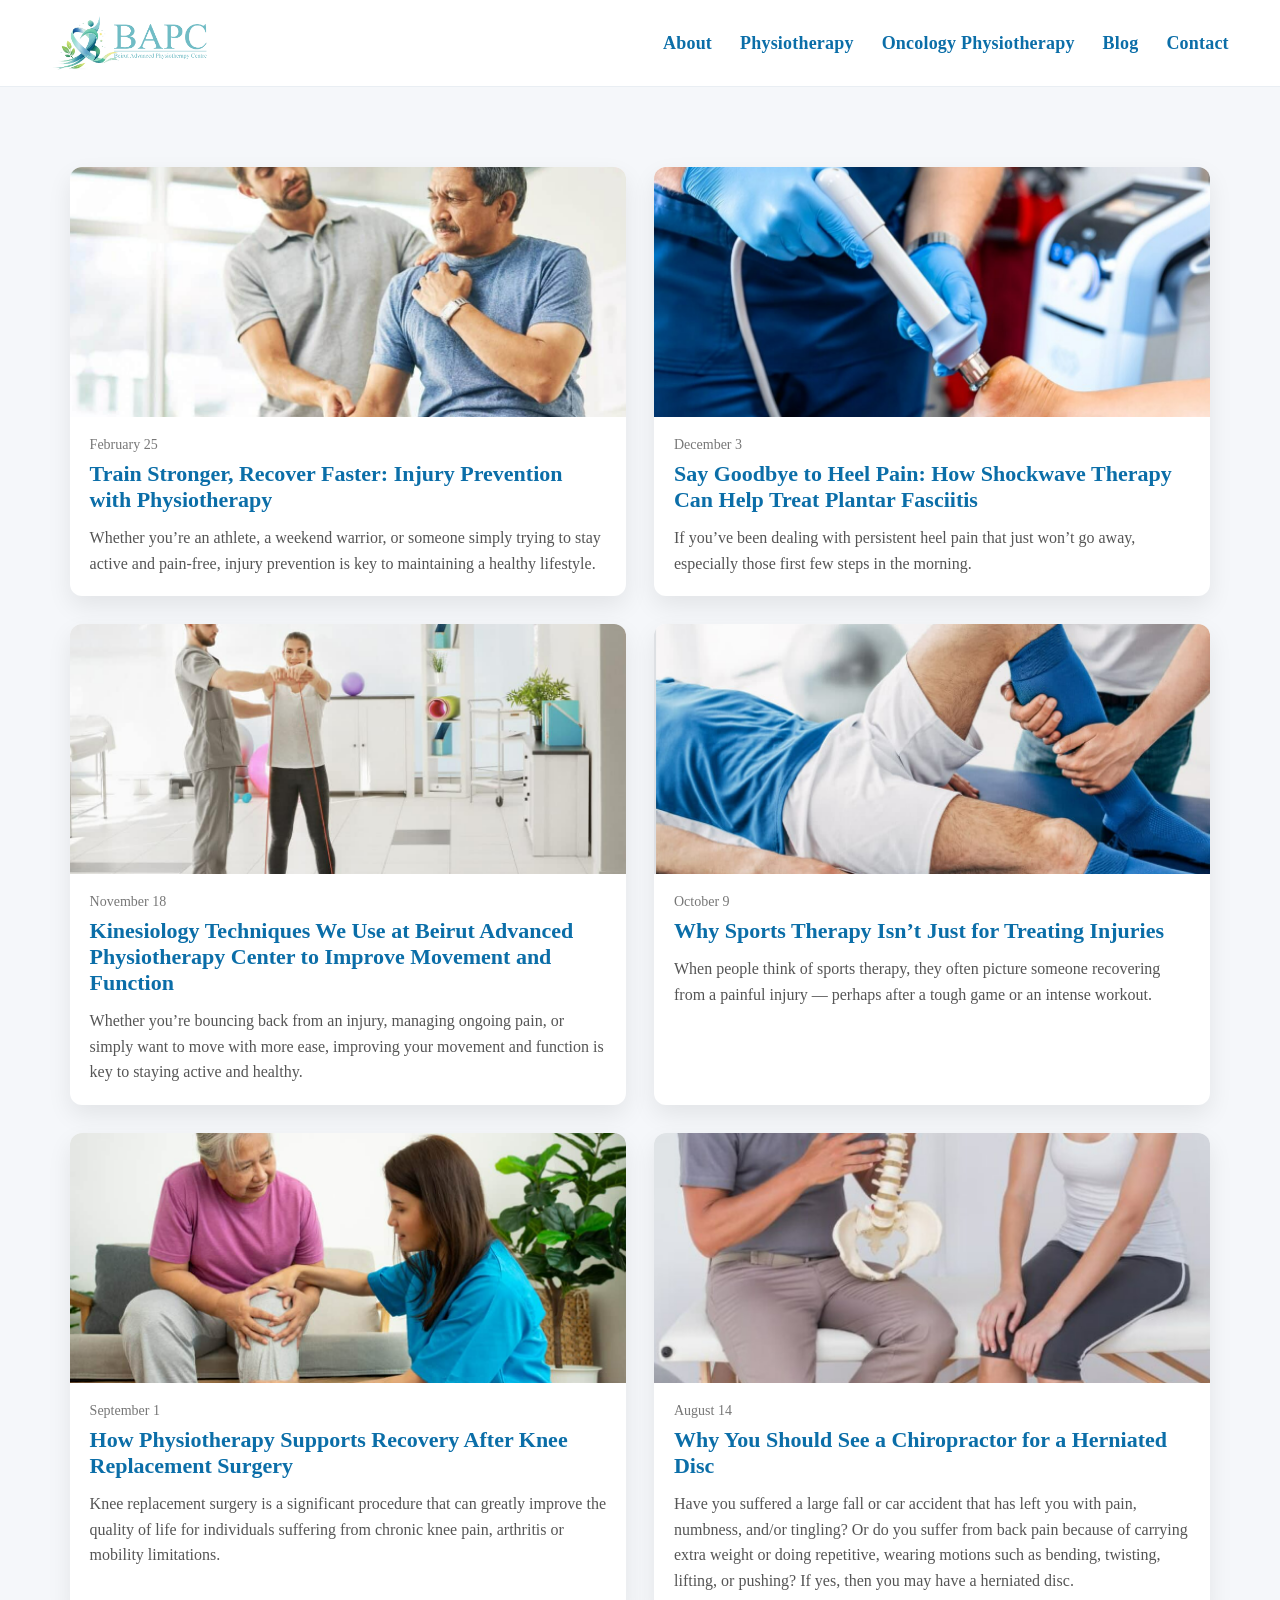
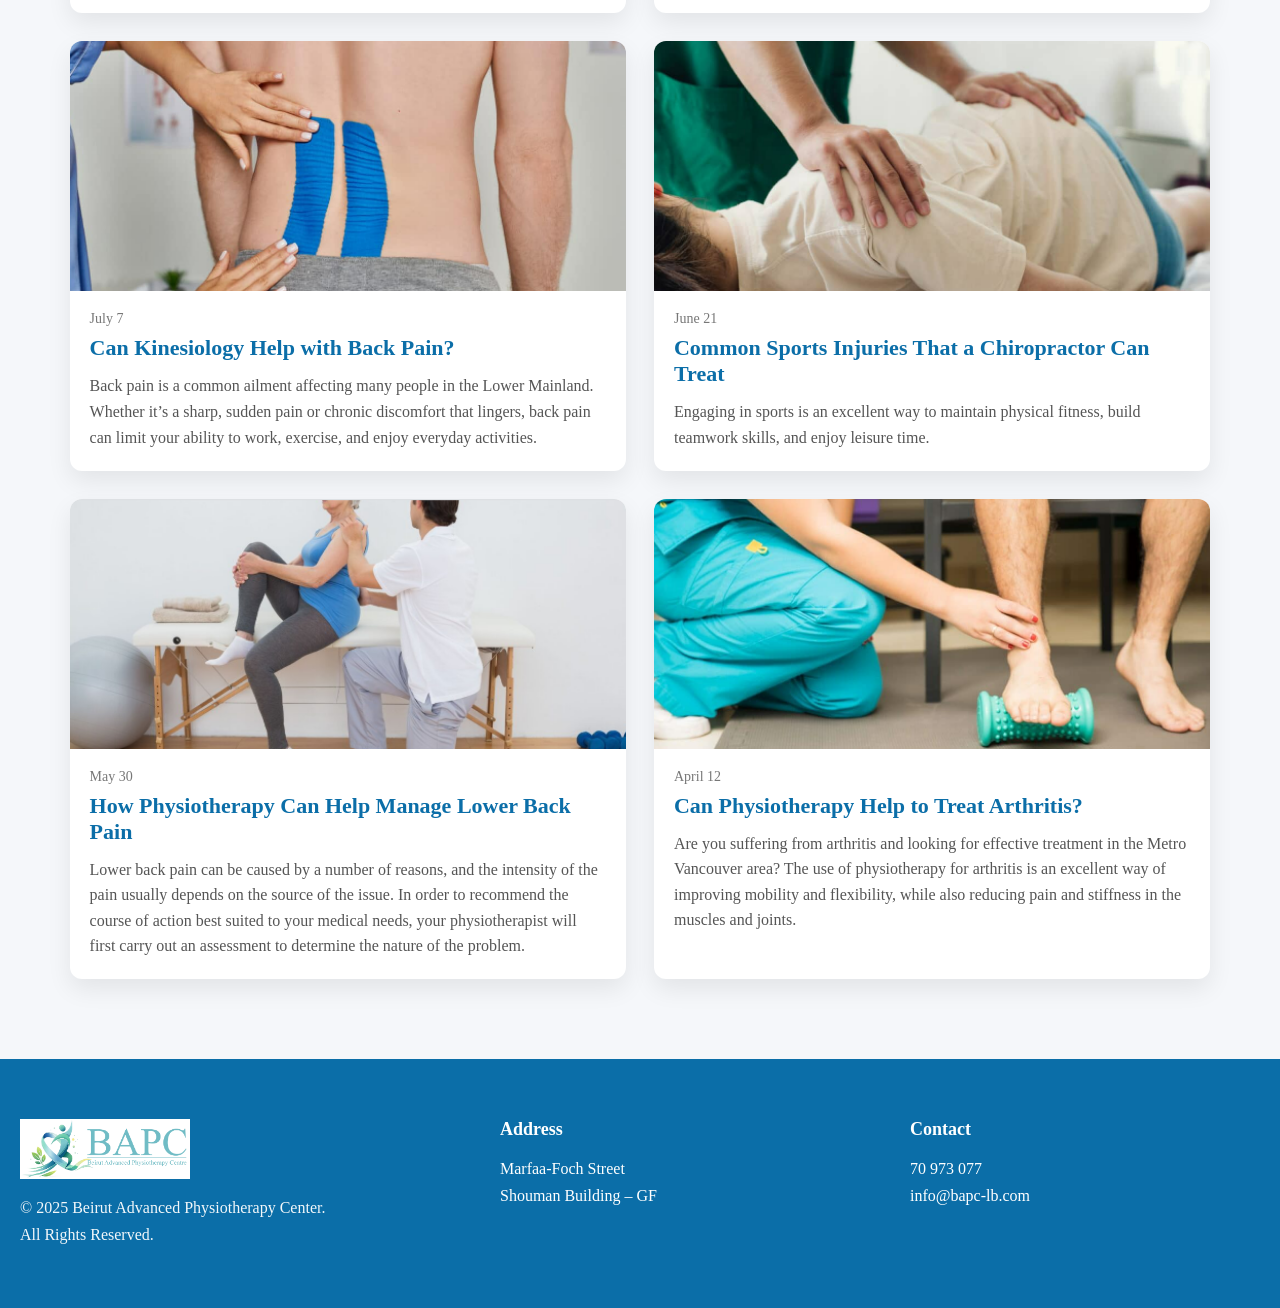
==== commit 8d3eb1f9: "nb" ====
--- a/blog.html
+++ b/blog.html
@@ -297,7 +297,7 @@
         <div class="footer-col footer-right">
           <h4 class="footer-title">Contact</h4>
           <p>
-            <a href="tel:+96170089210">70/089210</a><br />
+            <a href="tel:+96170973077">70 973 077</a><br />
             <a href="mailto:info@bapc-lb.com">info@bapc-lb.com</a>
           </p>
         </div>
